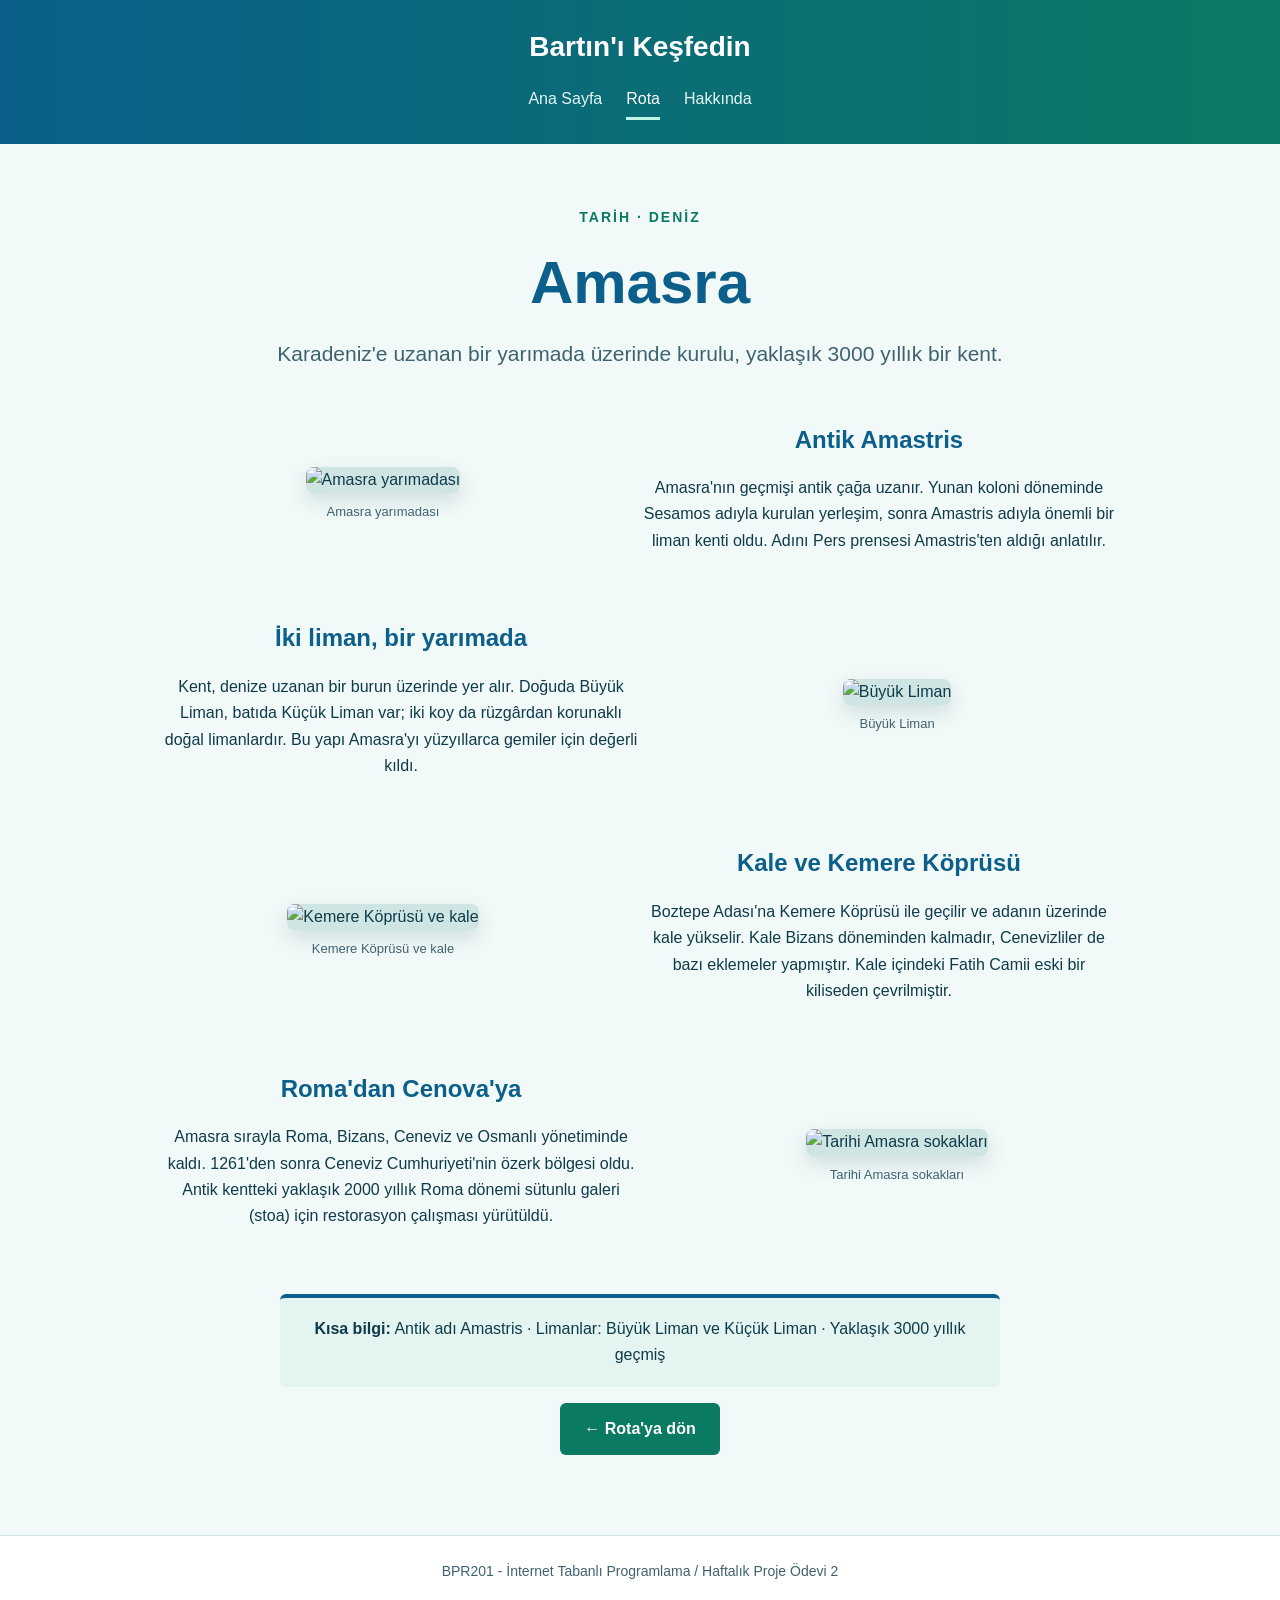
==== amasra.html @ fdd336ea "Add files via upload" ====
<!doctype html>
<html lang="tr">
<head>
  <meta charset="UTF-8">
  <meta name="viewport" content="width=device-width, initial-scale=1.0">
  <title>Amasra | Bartın'ı Keşfedin</title>
  <link rel="stylesheet" href="style.css">
  <script src="script.js" defer></script>
</head>
<body>
<header><div class="brand">Bartın'ı Keşfedin</div><nav aria-label="Ana menü"><a href="index.html">Ana Sayfa</a>
<a href="icerikler.html" aria-current="page">Rota</a>
<a href="hakkinda.html">Hakkında</a></nav></header>
<main class="detay"><p class="eyebrow">TARİH · DENİZ</p>
<h1>Amasra</h1>
<p class="intro">Karadeniz'e uzanan bir yarımada üzerinde kurulu, yaklaşık 3000 yıllık bir kent.</p>
<section class="parca sol">
<figure><img src="images/amasra-1.jpg" alt="Amasra yarımadası" width="1200" height="800"><figcaption>Amasra yarımadası</figcaption></figure>
<div class="metin"><h2>Antik Amastris</h2><p>Amasra'nın geçmişi antik çağa uzanır. Yunan koloni döneminde Sesamos adıyla kurulan yerleşim, sonra Amastris adıyla önemli bir liman kenti oldu. Adını Pers prensesi Amastris'ten aldığı anlatılır.</p></div>
</section>
<section class="parca sag">
<figure><img src="images/amasra-2.jpg" alt="Büyük Liman" width="1200" height="800"><figcaption>Büyük Liman</figcaption></figure>
<div class="metin"><h2>İki liman, bir yarımada</h2><p>Kent, denize uzanan bir burun üzerinde yer alır. Doğuda Büyük Liman, batıda Küçük Liman var; iki koy da rüzgârdan korunaklı doğal limanlardır. Bu yapı Amasra'yı yüzyıllarca gemiler için değerli kıldı.</p></div>
</section>
<section class="parca sol">
<figure><img src="images/amasra-3.jpg" alt="Kemere Köprüsü ve kale" width="1200" height="800"><figcaption>Kemere Köprüsü ve kale</figcaption></figure>
<div class="metin"><h2>Kale ve Kemere Köprüsü</h2><p>Boztepe Adası'na Kemere Köprüsü ile geçilir ve adanın üzerinde kale yükselir. Kale Bizans döneminden kalmadır, Cenevizliler de bazı eklemeler yapmıştır. Kale içindeki Fatih Camii eski bir kiliseden çevrilmiştir.</p></div>
</section>
<section class="parca sag">
<figure><img src="images/amasra-4.jpg" alt="Tarihi Amasra sokakları" width="1200" height="800"><figcaption>Tarihi Amasra sokakları</figcaption></figure>
<div class="metin"><h2>Roma'dan Cenova'ya</h2><p>Amasra sırayla Roma, Bizans, Ceneviz ve Osmanlı yönetiminde kaldı. 1261'den sonra Ceneviz Cumhuriyeti'nin özerk bölgesi oldu. Antik kentteki yaklaşık 2000 yıllık Roma dönemi sütunlu galeri (stoa) için restorasyon çalışması yürütüldü.</p></div>
</section>
<p class="note"><strong>Kısa bilgi:</strong> Antik adı Amastris · Limanlar: Büyük Liman ve Küçük Liman · Yaklaşık 3000 yıllık geçmiş</p>
<a class="button" href="icerikler.html">← Rota'ya dön</a></main>
<footer>BPR201 - İnternet Tabanlı Programlama / Haftalık Proje Ödevi 2</footer>
</body>
</html>
---- style.css ----
/* Ortak görünüm: Üç HTML dosyası bu dosyayı kullanır. Renkler: mavi, yeşil, beyaz */
:root {
  --mavi: #0b5f8a;
  --yesil: #0a7a63;
  --acik-yesil: #bdf5e6;
  --zemin: #f2faf9;
  --beyaz: #ffffff;
  --yazi: #0f3a4a;
  --soluk-yazi: #3f6270;
  --cizgi: #cfe5e3;
  --gecis: 0.25s ease;
}
* { box-sizing: border-box; }
html { scroll-behavior: smooth; }
body { margin: 0; font-family: Arial, sans-serif; color: var(--yazi); background: var(--zemin); line-height: 1.65; text-align: center; }

header { background: linear-gradient(90deg, var(--mavi), var(--yesil)); color: var(--beyaz); padding: clamp(16px, 3vw, 24px) max(6vw, 20px); }
.brand { font-weight: bold; font-size: clamp(22px, 3vw, 28px); }
nav { display: flex; flex-wrap: wrap; justify-content: center; gap: clamp(14px, 3vw, 24px); margin-top: 12px; }
nav a { color: #e6f7f3; text-decoration: none; padding: 4px 0; border-bottom: 3px solid transparent; transition: color var(--gecis), border-color var(--gecis); }
nav a:hover { color: var(--beyaz); border-bottom-color: rgba(255, 255, 255, 0.55); }
nav a[aria-current="page"] { color: var(--beyaz); border-bottom-color: var(--acik-yesil); }
nav a:focus-visible { outline: 3px solid var(--beyaz); outline-offset: 5px; }

a { color: var(--mavi); }
a:focus-visible { outline: 3px solid var(--mavi); outline-offset: 5px; }
main { max-width: 1100px; margin: 0 auto; padding: clamp(28px, 5vw, 48px) clamp(16px, 3vw, 24px); min-height: 65vh; }
.eyebrow { color: var(--yesil); font-weight: bold; letter-spacing: 2px; font-size: 14px; }
h1 { font-size: clamp(32px, 5vw, 60px); line-height: 1.12; max-width: 850px; margin: 20px auto; color: var(--mavi); }
.intro { font-size: clamp(17px, 2vw, 21px); max-width: 730px; margin-left: auto; margin-right: auto; color: var(--soluk-yazi); }
.button { display: inline-block; margin: 16px 0 32px; padding: 13px 24px; background: var(--yesil); color: var(--beyaz); border-radius: 6px; text-decoration: none; font-weight: bold; transition: background var(--gecis), transform var(--gecis), box-shadow var(--gecis); }
.button:hover { background: var(--mavi); transform: translateY(-2px); box-shadow: 0 6px 14px rgba(11, 95, 138, 0.25); }
.button:focus-visible { outline: 3px solid var(--mavi); outline-offset: 4px; }

/* Kartlar: ortalanır, son satırdaki kartlar da ortada durur */
.grid { display: flex; flex-wrap: wrap; justify-content: center; gap: clamp(16px, 2.5vw, 22px); margin-top: 32px; }
article { flex: 1 1 270px; max-width: 360px; background: var(--beyaz); color: var(--yazi); border-top: 4px solid var(--yesil); border-bottom: 1px solid var(--cizgi); padding: clamp(18px, 3vw, 25px); border-radius: 6px; transition: background-color var(--gecis), color var(--gecis), box-shadow var(--gecis); }
article h2 { margin: 10px 0; font-size: clamp(20px, 2.5vw, 23px); color: var(--mavi); transition: color var(--gecis); }
.meta { font-size: 14px; color: var(--yesil); font-weight: bold; transition: color var(--gecis); }

/* Üzerine gelince kart beyazdan hafif griye döner */
article:hover { background-color: #e9edef; box-shadow: 0 8px 18px rgba(15, 58, 74, 0.12); }

.note { max-width: 720px; margin: 30px auto 0; padding: 18px 22px; border-top: 4px solid var(--mavi); background: #e3f4f1; border-radius: 6px; }
footer { border-top: 1px solid var(--cizgi); background: var(--beyaz); padding: 24px 6vw; color: var(--soluk-yazi); font-size: 14px; }


/* Rota sayfası: uzun kartlar alt alta */
.liste { display: flex; flex-direction: column; gap: 22px; margin-top: 32px; }
article.yer { display: flex; align-items: center; gap: clamp(16px, 3vw, 28px); max-width: none; flex: none; width: 100%; text-align: center; }
article.yer img { width: clamp(150px, 26%, 260px); aspect-ratio: 4 / 3; object-fit: cover; border-radius: 6px; flex-shrink: 0; background: #cfe5e3; }
.yer-metin { flex: 1; }
.yer-metin p { margin: 6px 0; }

/* Yer sayfaları: fotoğraf bir sağda, bir solda */
.detay { max-width: 1000px; }
.parca { display: flex; align-items: center; gap: clamp(20px, 4vw, 40px); margin: clamp(28px, 5vw, 48px) 0; }
.parca.sag { flex-direction: row-reverse; }
.parca figure { flex: 0 1 46%; margin: 0; }
.parca img { width: 100%; aspect-ratio: 4 / 3; object-fit: cover; border-radius: 8px; box-shadow: 0 8px 20px rgba(15, 58, 74, 0.15); background: #cfe5e3; }
.parca figcaption { font-size: 13px; color: var(--soluk-yazi); margin-top: 8px; }
.parca .metin { flex: 1; }
.parca h2 { color: var(--mavi); margin: 0 0 8px; }

@media (max-width: 700px) {
  article.yer { flex-direction: column; }
  article.yer img { width: 100%; }
  .parca, .parca.sag { flex-direction: column; }
  .parca figure { flex: none; width: 100%; }
}

/* Aşağı kaydırınca öğeler alttan süzülerek gelir (script.js bu sınıfları ekler) */
.reveal { opacity: 0; transform: translateY(40px); transition: opacity 0.7s ease, transform 0.7s ease, background-color var(--gecis), color var(--gecis), box-shadow var(--gecis); }
.reveal.gorunur { opacity: 1; transform: none; }

/* Hareketten rahatsız olan kullanıcılar için animasyonları kapat */
@media (prefers-reduced-motion: reduce) {
  html { scroll-behavior: auto; }
  *, *::before, *::after { animation: none !important; transition: none !important; }
  .reveal { opacity: 1; transform: none; }
}
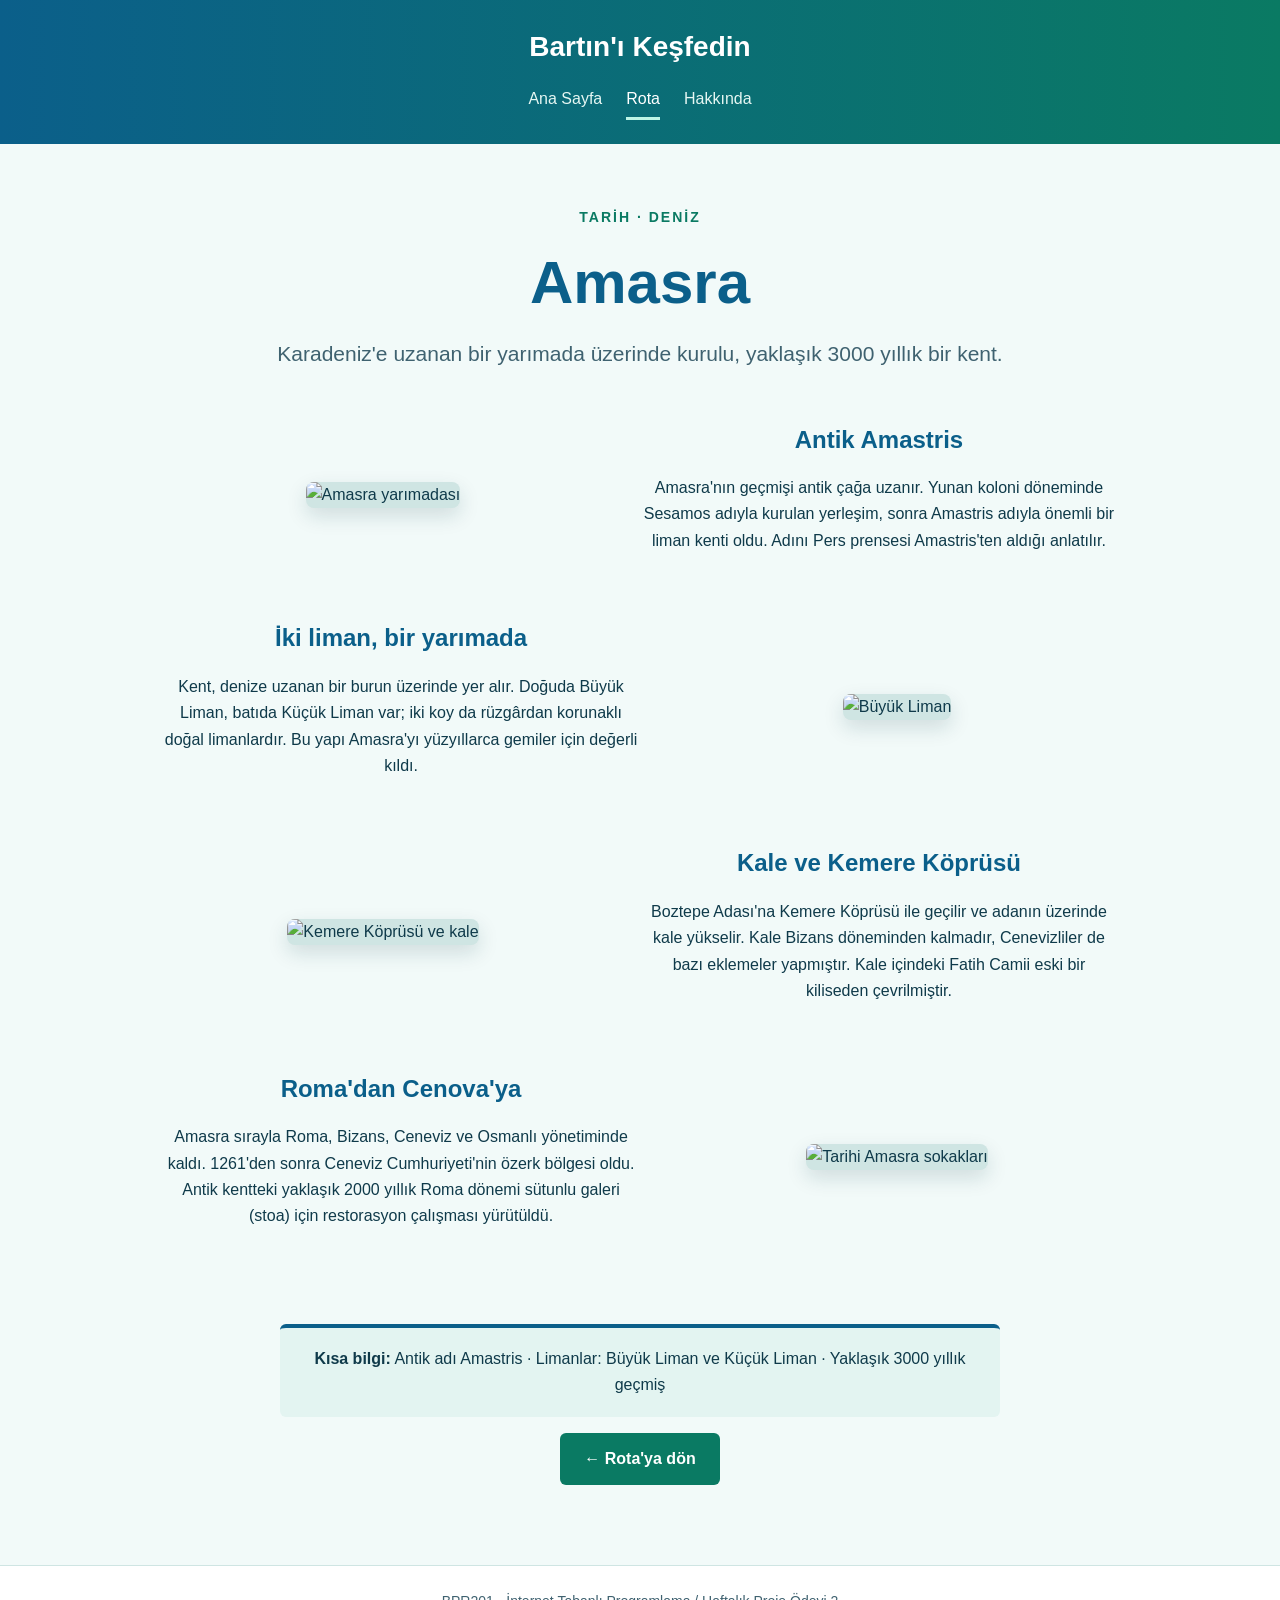
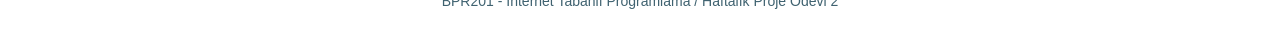
==== commit fa298c22: "Add files via upload" ====
--- a/amasra.html
+++ b/amasra.html
@@ -1,5 +1,6 @@
 <!doctype html>
 <html lang="tr">
+
 <head>
   <meta charset="UTF-8">
   <meta name="viewport" content="width=device-width, initial-scale=1.0">
@@ -7,31 +8,58 @@
   <link rel="stylesheet" href="style.css">
   <script src="script.js" defer></script>
 </head>
+
 <body>
-<header><div class="brand">Bartın'ı Keşfedin</div><nav aria-label="Ana menü"><a href="index.html">Ana Sayfa</a>
-<a href="icerikler.html" aria-current="page">Rota</a>
-<a href="hakkinda.html">Hakkında</a></nav></header>
-<main class="detay"><p class="eyebrow">TARİH · DENİZ</p>
-<h1>Amasra</h1>
-<p class="intro">Karadeniz'e uzanan bir yarımada üzerinde kurulu, yaklaşık 3000 yıllık bir kent.</p>
-<section class="parca sol">
-<figure><img src="images/amasra-1.jpg" alt="Amasra yarımadası" width="1200" height="800"><figcaption>Amasra yarımadası</figcaption></figure>
-<div class="metin"><h2>Antik Amastris</h2><p>Amasra'nın geçmişi antik çağa uzanır. Yunan koloni döneminde Sesamos adıyla kurulan yerleşim, sonra Amastris adıyla önemli bir liman kenti oldu. Adını Pers prensesi Amastris'ten aldığı anlatılır.</p></div>
-</section>
-<section class="parca sag">
-<figure><img src="images/amasra-2.jpg" alt="Büyük Liman" width="1200" height="800"><figcaption>Büyük Liman</figcaption></figure>
-<div class="metin"><h2>İki liman, bir yarımada</h2><p>Kent, denize uzanan bir burun üzerinde yer alır. Doğuda Büyük Liman, batıda Küçük Liman var; iki koy da rüzgârdan korunaklı doğal limanlardır. Bu yapı Amasra'yı yüzyıllarca gemiler için değerli kıldı.</p></div>
-</section>
-<section class="parca sol">
-<figure><img src="images/amasra-3.jpg" alt="Kemere Köprüsü ve kale" width="1200" height="800"><figcaption>Kemere Köprüsü ve kale</figcaption></figure>
-<div class="metin"><h2>Kale ve Kemere Köprüsü</h2><p>Boztepe Adası'na Kemere Köprüsü ile geçilir ve adanın üzerinde kale yükselir. Kale Bizans döneminden kalmadır, Cenevizliler de bazı eklemeler yapmıştır. Kale içindeki Fatih Camii eski bir kiliseden çevrilmiştir.</p></div>
-</section>
-<section class="parca sag">
-<figure><img src="images/amasra-4.jpg" alt="Tarihi Amasra sokakları" width="1200" height="800"><figcaption>Tarihi Amasra sokakları</figcaption></figure>
-<div class="metin"><h2>Roma'dan Cenova'ya</h2><p>Amasra sırayla Roma, Bizans, Ceneviz ve Osmanlı yönetiminde kaldı. 1261'den sonra Ceneviz Cumhuriyeti'nin özerk bölgesi oldu. Antik kentteki yaklaşık 2000 yıllık Roma dönemi sütunlu galeri (stoa) için restorasyon çalışması yürütüldü.</p></div>
-</section>
-<p class="note"><strong>Kısa bilgi:</strong> Antik adı Amastris · Limanlar: Büyük Liman ve Küçük Liman · Yaklaşık 3000 yıllık geçmiş</p>
-<a class="button" href="icerikler.html">← Rota'ya dön</a></main>
-<footer>BPR201 - İnternet Tabanlı Programlama / Haftalık Proje Ödevi 2</footer>
+  <header>
+    <div class="brand">Bartın'ı Keşfedin</div>
+    <nav aria-label="Ana menü"><a href="index.html">Ana Sayfa</a>
+      <a href="icerikler.html" aria-current="page">Rota</a>
+      <a href="hakkinda.html">Hakkında</a>
+    </nav>
+  </header>
+  <main class="detay">
+    <p class="eyebrow">TARİH · DENİZ</p>
+    <h1>Amasra</h1>
+    <p class="intro">Karadeniz'e uzanan bir yarımada üzerinde kurulu, yaklaşık 3000 yıllık bir kent.</p>
+    <section class="parca sol">
+      <figure><img src="images/amasra-1.jpg" alt="Amasra yarımadası" width="1200" height="800"></figure>
+      <div class="metin">
+        <h2>Antik Amastris</h2>
+        <p>Amasra'nın geçmişi antik çağa uzanır. Yunan koloni döneminde Sesamos adıyla kurulan yerleşim, sonra Amastris
+          adıyla önemli bir liman kenti oldu. Adını Pers prensesi Amastris'ten aldığı anlatılır.</p>
+      </div>
+    </section>
+    <section class="parca sag">
+      <figure><img src="images/amasra-2.jpg" alt="Büyük Liman" width="1200" height="800"></figure>
+      <div class="metin">
+        <h2>İki liman, bir yarımada</h2>
+        <p>Kent, denize uzanan bir burun üzerinde yer alır. Doğuda Büyük Liman, batıda Küçük Liman var; iki koy da
+          rüzgârdan korunaklı doğal limanlardır. Bu yapı Amasra'yı yüzyıllarca gemiler için değerli kıldı.</p>
+      </div>
+    </section>
+    <section class="parca sol">
+      <figure><img src="images/amasra-3.jpg" alt="Kemere Köprüsü ve kale" width="1200" height="800"></figure>
+      <div class="metin">
+        <h2>Kale ve Kemere Köprüsü</h2>
+        <p>Boztepe Adası'na Kemere Köprüsü ile geçilir ve adanın üzerinde kale yükselir. Kale Bizans döneminden
+          kalmadır, Cenevizliler de bazı eklemeler yapmıştır. Kale içindeki Fatih Camii eski bir kiliseden çevrilmiştir.
+        </p>
+      </div>
+    </section>
+    <section class="parca sag">
+      <figure><img src="images/amasra-4.jpg" alt="Tarihi Amasra sokakları" width="1200" height="800"></figure>
+      <div class="metin">
+        <h2>Roma'dan Cenova'ya</h2>
+        <p>Amasra sırayla Roma, Bizans, Ceneviz ve Osmanlı yönetiminde kaldı. 1261'den sonra Ceneviz Cumhuriyeti'nin
+          özerk bölgesi oldu. Antik kentteki yaklaşık 2000 yıllık Roma dönemi sütunlu galeri (stoa) için restorasyon
+          çalışması yürütüldü.</p>
+      </div>
+    </section>
+    <p class="note"><strong>Kısa bilgi:</strong> Antik adı Amastris · Limanlar: Büyük Liman ve Küçük Liman · Yaklaşık
+      3000 yıllık geçmiş</p>
+    <a class="button" href="icerikler.html">← Rota'ya dön</a>
+  </main>
+  <footer>BPR201 - İnternet Tabanlı Programlama / Haftalık Proje Ödevi 2</footer>
 </body>
-</html>
+
+</html>
